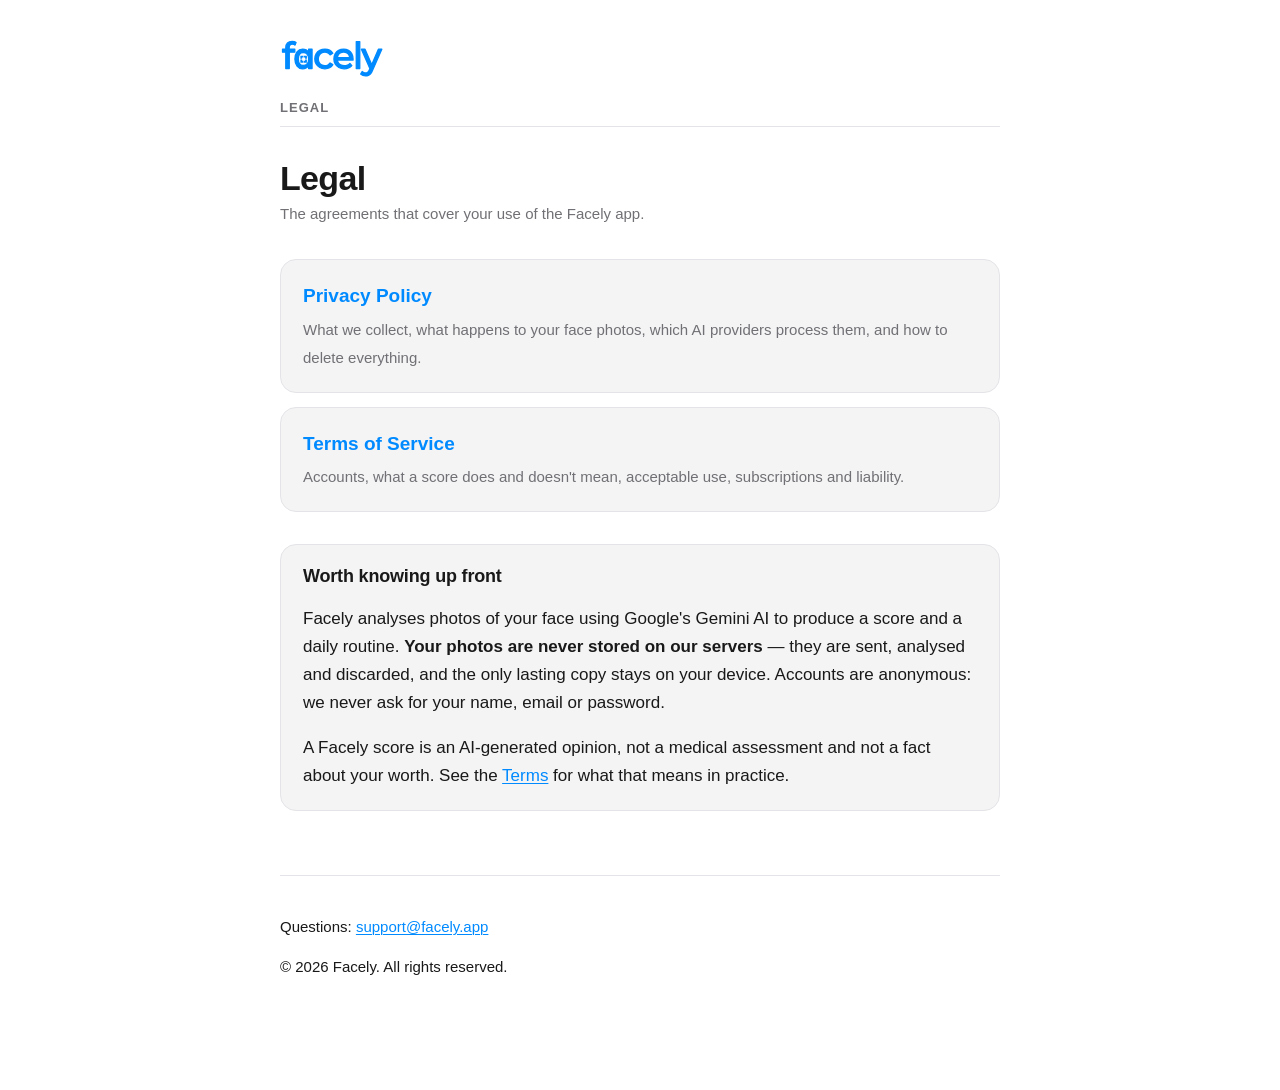
==== index.html @ 6174dcfb "Add Facely privacy policy and terms of service Static legal site for the Facely iOS app, derived fro" ====
<!DOCTYPE html>
<html lang="en">
<head>
<meta charset="utf-8">
<meta name="viewport" content="width=device-width, initial-scale=1">
<title>Facely · Legal</title>
<meta name="description" content="Privacy Policy and Terms of Service for the Facely app.">
<link rel="stylesheet" href="style.css">
</head>
<body>
<div class="wrap">

<header class="site">
  <img src="facely-wordmark.svg" alt="Facely">
  <p class="kicker">Legal</p>
</header>

<h1>Legal</h1>
<p class="updated">The agreements that cover your use of the Facely app.</p>

<div class="cards">
  <a class="card" href="privacy.html">
    <strong>Privacy Policy</strong>
    <span>What we collect, what happens to your face photos, which AI providers process them, and how to delete everything.</span>
  </a>
  <a class="card" href="terms.html">
    <strong>Terms of Service</strong>
    <span>Accounts, what a score does and doesn't mean, acceptable use, subscriptions and liability.</span>
  </a>
</div>

<div class="lede">
  <h2>Worth knowing up front</h2>
  <p>Facely analyses photos of your face using Google's Gemini AI to produce a score and a daily routine. <strong>Your photos are never stored on our servers</strong> — they are sent, analysed and discarded, and the only lasting copy stays on your device. Accounts are anonymous: we never ask for your name, email or password.</p>
  <p>A Facely score is an AI-generated opinion, not a medical assessment and not a fact about your worth. See the <a href="terms.html#notadvice">Terms</a> for what that means in practice.</p>
</div>

<footer class="site">
  <p>Questions: <a href="mailto:support@facely.app">support@facely.app</a></p>
  <p>© 2026 Facely. All rights reserved.</p>
</footer>

</div>
</body>
</html>
---- style.css ----
:root {
  --blue: #008AFF;
  --text: #191919;
  --muted: #707075;
  --bg: #FFFFFF;
  --surface: #F4F4F5;
  --line: #E4E4E8;
  --mark: #FFE8A3;
}

@media (prefers-color-scheme: dark) {
  :root {
    --text: #F2F2F4;
    --muted: #A0A0A8;
    --bg: #141416;
    --surface: #1E1E21;
    --line: #2E2E33;
    --mark: #6B5410;
  }
}

* { box-sizing: border-box; }

html { -webkit-text-size-adjust: 100%; }

body {
  margin: 0;
  padding: 0 16px 96px;
  background: var(--bg);
  color: var(--text);
  font: 17px/1.65 -apple-system, BlinkMacSystemFont, "Segoe UI", Roboto, Helvetica, Arial, sans-serif;
  -webkit-font-smoothing: antialiased;
}

.wrap { max-width: 720px; margin: 0 auto; }

header.site {
  padding: 40px 0 8px;
  border-bottom: 1px solid var(--line);
  margin-bottom: 32px;
}

header.site img { width: 104px; height: auto; display: block; }

header.site .kicker {
  margin: 20px 0 0;
  font-size: 13px;
  letter-spacing: 0.08em;
  text-transform: uppercase;
  color: var(--muted);
  font-weight: 600;
}

h1 { font-size: 34px; line-height: 1.15; letter-spacing: -0.02em; margin: 8px 0 4px; }
h2 { font-size: 22px; line-height: 1.25; letter-spacing: -0.01em; margin: 44px 0 10px; }
h3 { font-size: 17px; margin: 26px 0 6px; }

.updated { color: var(--muted); font-size: 15px; margin: 0 0 8px; }

p, li { color: var(--text); }
ul, ol { padding-left: 22px; }
li { margin: 6px 0; }

a { color: var(--blue); text-decoration-thickness: 1px; text-underline-offset: 2px; }

.lede {
  background: var(--surface);
  border: 1px solid var(--line);
  border-radius: 16px;
  padding: 20px 22px;
  margin: 28px 0;
}
.lede h2 { margin-top: 0; font-size: 18px; }
.lede p:last-child, .lede ul:last-child { margin-bottom: 0; }

.toc { font-size: 16px; }
.toc ol { padding-left: 20px; }
.toc li { margin: 3px 0; }

table {
  width: 100%;
  border-collapse: collapse;
  margin: 18px 0;
  font-size: 15px;
  display: block;
  overflow-x: auto;
}
th, td {
  text-align: left;
  padding: 10px 12px;
  border-bottom: 1px solid var(--line);
  vertical-align: top;
}
th { font-weight: 600; color: var(--muted); font-size: 13px; text-transform: uppercase; letter-spacing: 0.05em; }

mark {
  background: var(--mark);
  color: var(--text);
  padding: 1px 5px;
  border-radius: 4px;
}

.callout {
  border-left: 3px solid var(--blue);
  padding: 4px 0 4px 18px;
  margin: 22px 0;
}

footer.site {
  margin-top: 64px;
  padding-top: 24px;
  border-top: 1px solid var(--line);
  color: var(--muted);
  font-size: 15px;
}

.cards { display: grid; gap: 14px; margin: 32px 0; }
.card {
  display: block;
  border: 1px solid var(--line);
  border-radius: 16px;
  padding: 20px 22px;
  text-decoration: none;
  color: inherit;
  background: var(--surface);
}
.card strong { display: block; font-size: 19px; color: var(--blue); margin-bottom: 4px; }
.card span { color: var(--muted); font-size: 15px; }
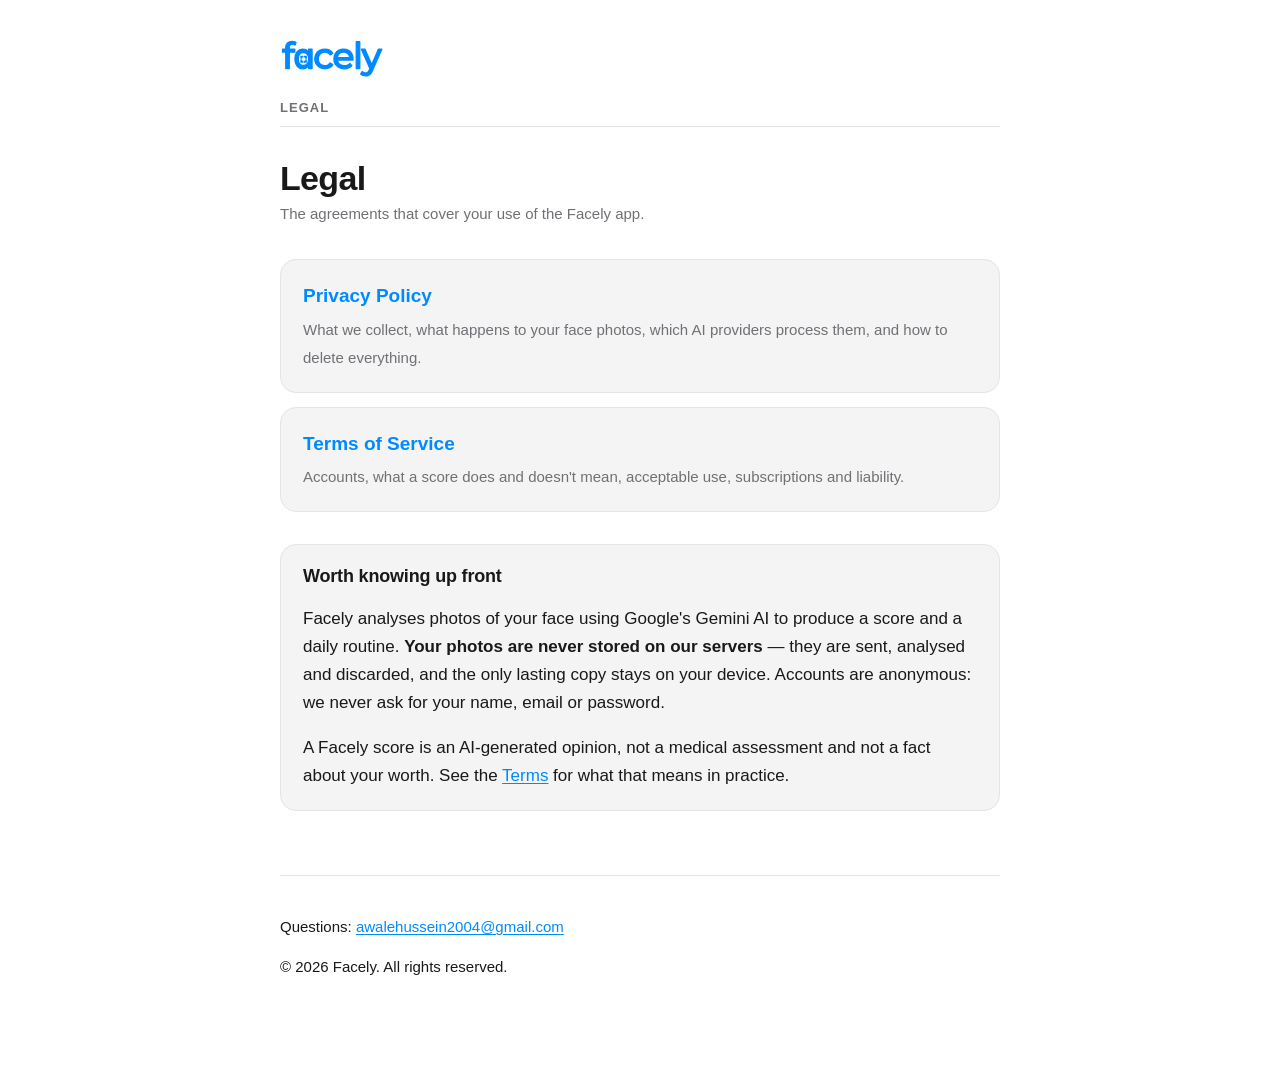
==== commit e7ad4812: "Fill in operator, Ontario jurisdiction and contact details Co-Authored-By: Claude Opus 5 <noreply@an" ====
--- a/index.html
+++ b/index.html
@@ -36,7 +36,7 @@
 </div>
 
 <footer class="site">
-  <p>Questions: <a href="mailto:support@facely.app">support@facely.app</a></p>
+  <p>Questions: <a href="mailto:awalehussein2004@gmail.com">awalehussein2004@gmail.com</a></p>
   <p>© 2026 Facely. All rights reserved.</p>
 </footer>
 
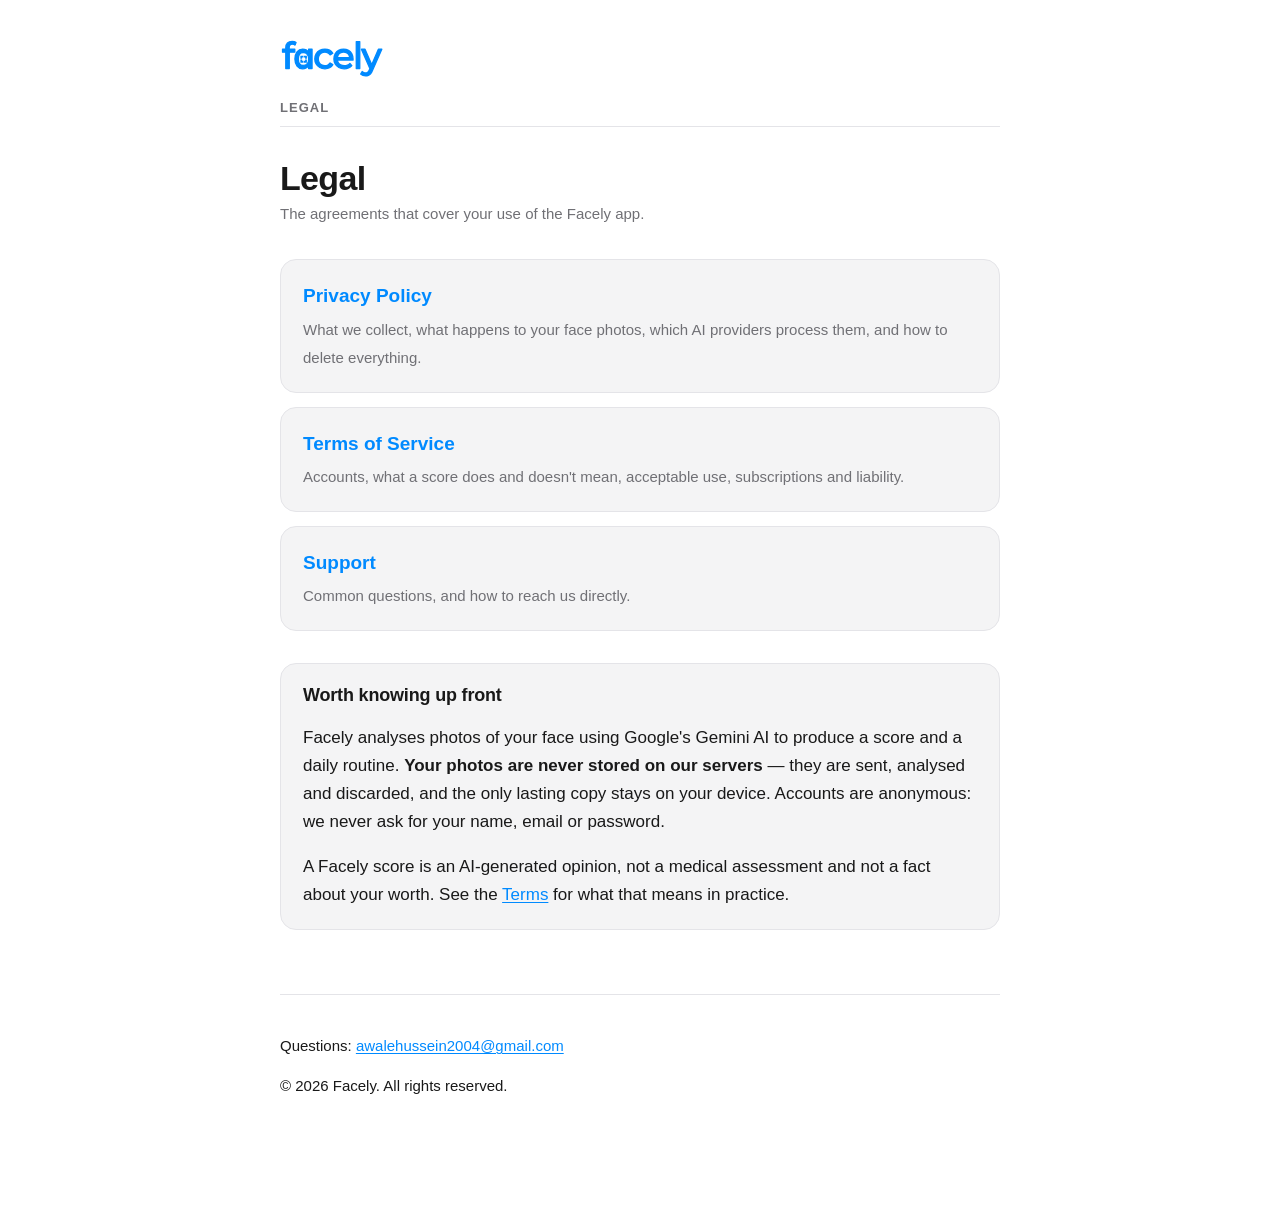
==== commit 25c47f65: "Add support page Needed a Support URL for App Store Connect submission.  Co-Authored-By: Claude Sonn" ====
--- a/index.html
+++ b/index.html
@@ -27,6 +27,10 @@
     <strong>Terms of Service</strong>
     <span>Accounts, what a score does and doesn't mean, acceptable use, subscriptions and liability.</span>
   </a>
+  <a class="card" href="support.html">
+    <strong>Support</strong>
+    <span>Common questions, and how to reach us directly.</span>
+  </a>
 </div>
 
 <div class="lede">
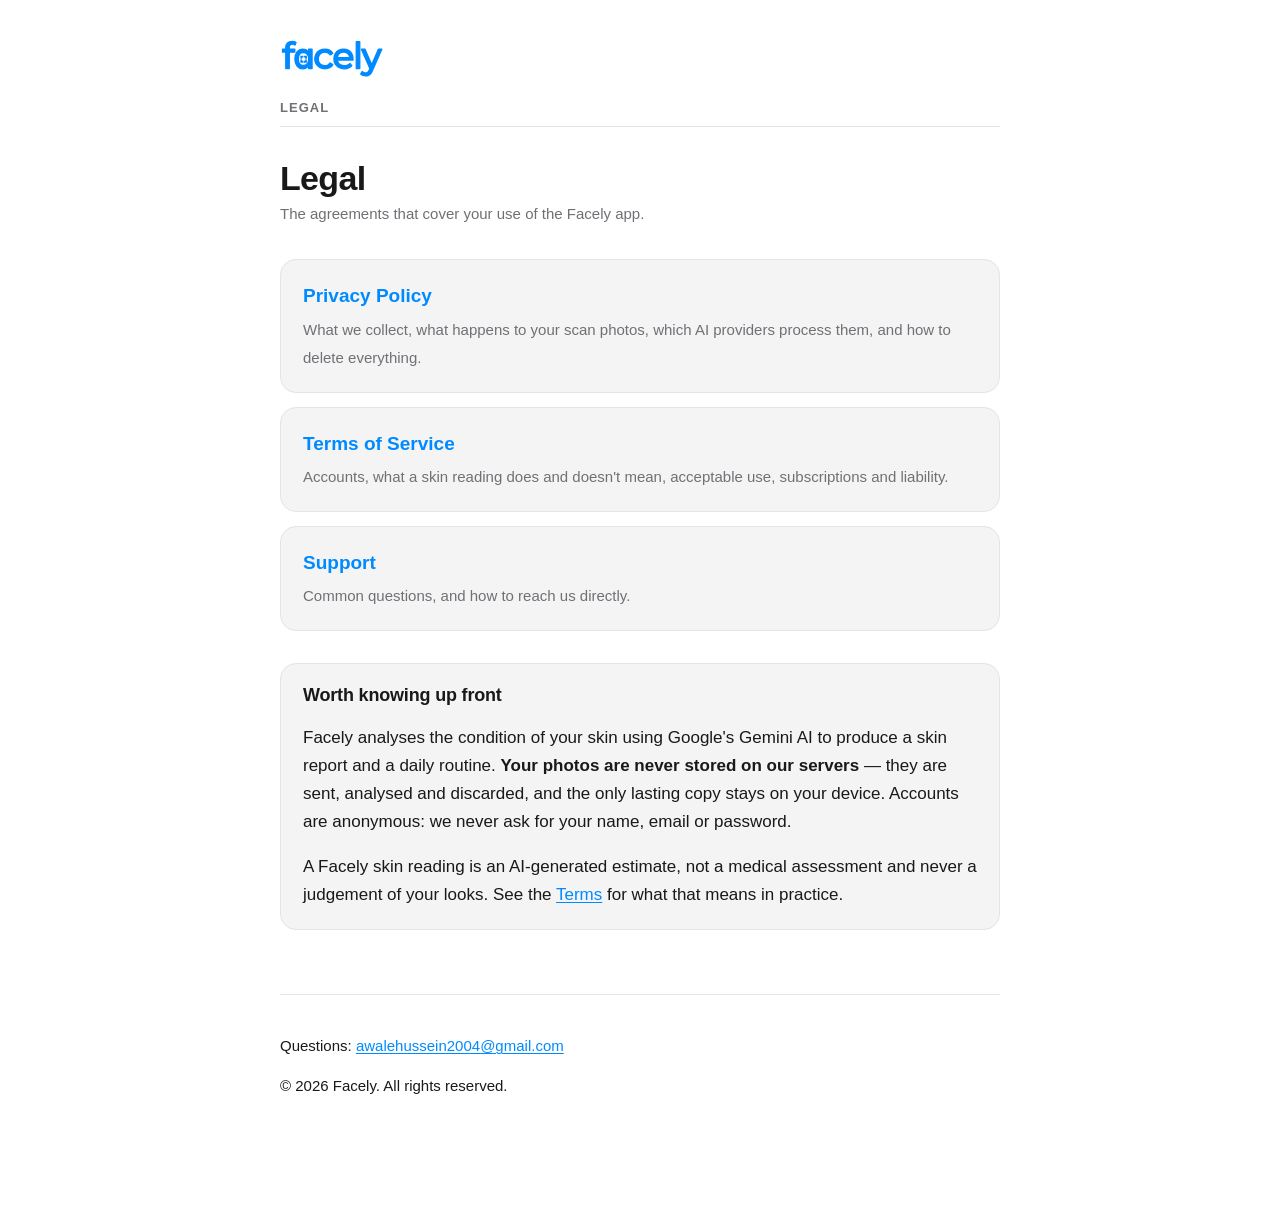
==== commit 2f82fec6: "Describe Facely as skin analysis; remove the potential preview Co-Authored-By: Claude Opus 5.5 <nore" ====
--- a/index.html
+++ b/index.html
@@ -21,11 +21,11 @@
 <div class="cards">
   <a class="card" href="privacy.html">
     <strong>Privacy Policy</strong>
-    <span>What we collect, what happens to your face photos, which AI providers process them, and how to delete everything.</span>
+    <span>What we collect, what happens to your scan photos, which AI providers process them, and how to delete everything.</span>
   </a>
   <a class="card" href="terms.html">
     <strong>Terms of Service</strong>
-    <span>Accounts, what a score does and doesn't mean, acceptable use, subscriptions and liability.</span>
+    <span>Accounts, what a skin reading does and doesn't mean, acceptable use, subscriptions and liability.</span>
   </a>
   <a class="card" href="support.html">
     <strong>Support</strong>
@@ -35,8 +35,8 @@
 
 <div class="lede">
   <h2>Worth knowing up front</h2>
-  <p>Facely analyses photos of your face using Google's Gemini AI to produce a score and a daily routine. <strong>Your photos are never stored on our servers</strong> — they are sent, analysed and discarded, and the only lasting copy stays on your device. Accounts are anonymous: we never ask for your name, email or password.</p>
-  <p>A Facely score is an AI-generated opinion, not a medical assessment and not a fact about your worth. See the <a href="terms.html#notadvice">Terms</a> for what that means in practice.</p>
+  <p>Facely analyses the condition of your skin using Google's Gemini AI to produce a skin report and a daily routine. <strong>Your photos are never stored on our servers</strong> — they are sent, analysed and discarded, and the only lasting copy stays on your device. Accounts are anonymous: we never ask for your name, email or password.</p>
+  <p>A Facely skin reading is an AI-generated estimate, not a medical assessment and never a judgement of your looks. See the <a href="terms.html#notadvice">Terms</a> for what that means in practice.</p>
 </div>
 
 <footer class="site">
